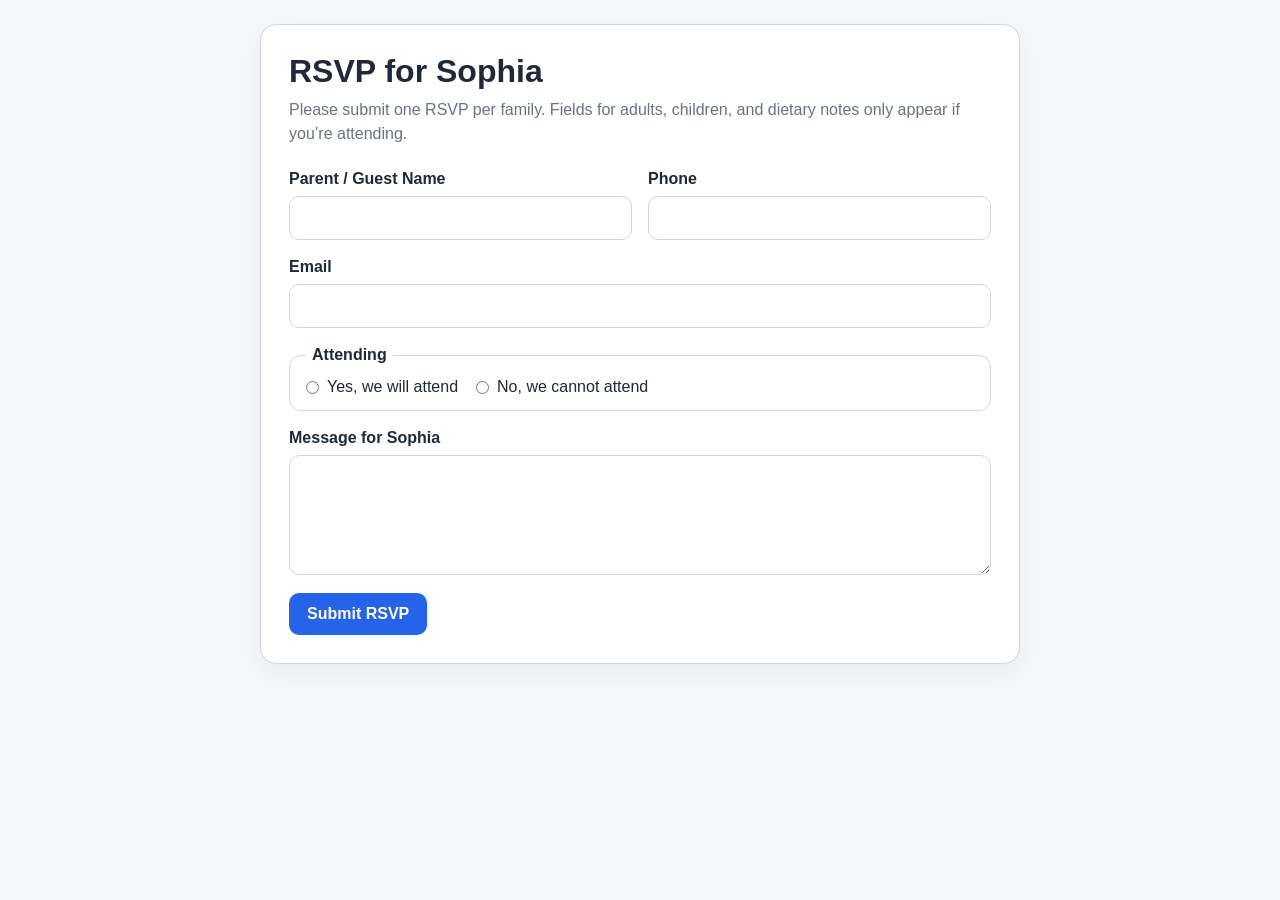
==== public/index.html @ 6e9cd1c5 "Create  index.html" ====
<!DOCTYPE html>
<html lang="en">
<head>
  <meta charset="UTF-8" />
  <meta name="viewport" content="width=device-width, initial-scale=1.0" />
  <title>RSVP for Sophia</title>
  <style>
    :root {
      --bg: #f6f7fb;
      --panel: #ffffff;
      --text: #1f2937;
      --muted: #6b7280;
      --border: #d1d5db;
      --accent: #2563eb;
      --accent-hover: #1d4ed8;
      --success: #15803d;
      --error: #b91c1c;
    }

    * { box-sizing: border-box; }

    body {
      margin: 0;
      font-family: Arial, sans-serif;
      background: var(--bg);
      color: var(--text);
      padding: 24px;
    }

    .wrap {
      max-width: 760px;
      margin: 0 auto;
    }

    .card {
      background: var(--panel);
      border: 1px solid var(--border);
      border-radius: 16px;
      padding: 28px;
      box-shadow: 0 10px 30px rgba(0,0,0,0.05);
    }

    h1 {
      margin: 0 0 8px;
      font-size: 2rem;
    }

    .sub {
      margin: 0 0 24px;
      color: var(--muted);
      line-height: 1.5;
    }

    form {
      display: grid;
      gap: 18px;
    }

    .grid-2 {
      display: grid;
      grid-template-columns: 1fr 1fr;
      gap: 16px;
    }

    @media (max-width: 680px) {
      .grid-2 {
        grid-template-columns: 1fr;
      }
    }

    .field {
      display: grid;
      gap: 8px;
    }

    label {
      font-weight: 700;
    }

    input,
    textarea {
      width: 100%;
      padding: 12px 14px;
      border: 1px solid var(--border);
      border-radius: 10px;
      font: inherit;
      color: var(--text);
      background: #fff;
    }

    textarea {
      min-height: 120px;
      resize: vertical;
    }

    input:focus,
    textarea:focus {
      outline: none;
      border-color: var(--accent);
      box-shadow: 0 0 0 3px rgba(37, 99, 235, 0.15);
    }

    fieldset {
      border: 1px solid var(--border);
      border-radius: 12px;
      padding: 14px 16px;
      margin: 0;
    }

    legend {
      font-weight: 700;
      padding: 0 6px;
    }

    .radio-row {
      display: flex;
      gap: 18px;
      flex-wrap: wrap;
    }

    .radio-option {
      display: inline-flex;
      align-items: center;
      gap: 8px;
      font-weight: 400;
    }

    .radio-option input {
      width: auto;
      margin: 0;
    }

    .helper {
      color: var(--muted);
      font-size: 0.95rem;
    }

    .hidden {
      display: none !important;
    }

    .actions {
      display: flex;
      align-items: center;
      gap: 14px;
      flex-wrap: wrap;
    }

    button {
      border: none;
      border-radius: 10px;
      padding: 12px 18px;
      background: var(--accent);
      color: white;
      font: inherit;
      font-weight: 700;
      cursor: pointer;
    }

    button:hover:enabled {
      background: var(--accent-hover);
    }

    button:disabled {
      opacity: 0.7;
      cursor: not-allowed;
    }

    .status {
      min-height: 1.2em;
      margin: 0;
      font-weight: 700;
    }

    .status.success { color: var(--success); }
    .status.error { color: var(--error); }

    .hp {
      position: absolute;
      left: -9999px;
      width: 1px;
      height: 1px;
      overflow: hidden;
    }
  </style>
</head>
<body>
  <div class="wrap">
    <div class="card">
      <h1>RSVP for Sophia</h1>
      <p class="sub">
        Please submit one RSVP per family. Fields for adults, children, and dietary notes only appear if you’re attending.
      </p>

      <form id="rsvpForm" novalidate>
        <div class="grid-2">
          <div class="field">
            <label for="guestName">Parent / Guest Name</label>
            <input id="guestName" name="guestName" type="text" required />
          </div>

          <div class="field">
            <label for="phone">Phone</label>
            <input id="phone" name="phone" type="tel" required />
          </div>
        </div>

        <div class="field">
          <label for="email">Email</label>
          <input id="email" name="email" type="email" required />
        </div>

        <fieldset>
          <legend>Attending</legend>
          <div class="radio-row">
            <label class="radio-option" for="attendingYes">
              <input id="attendingYes" name="attending" type="radio" value="yes" required />
              Yes, we will attend
            </label>

            <label class="radio-option" for="attendingNo">
              <input id="attendingNo" name="attending" type="radio" value="no" required />
              No, we cannot attend
            </label>
          </div>
        </fieldset>

        <div id="attendanceDetails" class="hidden">
          <div class="grid-2">
            <div class="field">
              <label for="numberOfAdults">Number of Adults</label>
              <input id="numberOfAdults" name="numberOfAdults" type="number" min="0" value="1" />
            </div>

            <div class="field">
              <label for="numberOfChildren">Number of Children</label>
              <input id="numberOfChildren" name="numberOfChildren" type="number" min="0" value="0" />
            </div>
          </div>

          <div class="field">
            <label for="dietaryNotes">Dietary Notes</label>
            <textarea id="dietaryNotes" name="dietaryNotes" placeholder="Optional"></textarea>
            <div class="helper">List allergies, restrictions, or preferences if needed.</div>
          </div>
        </div>

        <div class="field">
          <label for="message">Message for Sophia</label>
          <textarea id="message" name="message" required></textarea>
        </div>

        <!-- Honeypot -->
        <div class="hp" aria-hidden="true">
          <label for="website">Website</label>
          <input id="website" name="website" type="text" tabindex="-1" autocomplete="off" />
        </div>

        <div class="actions">
          <button id="submitBtn" type="submit">Submit RSVP</button>
          <p id="statusMessage" class="status" aria-live="polite"></p>
        </div>
      </form>
    </div>
  </div>

  <script>
    const form = document.getElementById("rsvpForm");
    const attendingYes = document.getElementById("attendingYes");
    const attendingNo = document.getElementById("attendingNo");
    const attendanceDetails = document.getElementById("attendanceDetails");
    const adultsInput = document.getElementById("numberOfAdults");
    const childrenInput = document.getElementById("numberOfChildren");
    const dietaryInput = document.getElementById("dietaryNotes");
    const submitBtn = document.getElementById("submitBtn");
    const statusMessage = document.getElementById("statusMessage");

    function updateAttendanceUI() {
      const isAttending = attendingYes.checked;

      attendanceDetails.classList.toggle("hidden", !isAttending);
      adultsInput.required = isAttending;

      if (!isAttending) {
        adultsInput.value = "0";
        childrenInput.value = "0";
        dietaryInput.value = "";
      } else if (!adultsInput.value) {
        adultsInput.value = "1";
      }
    }

    attendingYes.addEventListener("change", updateAttendanceUI);
    attendingNo.addEventListener("change", updateAttendanceUI);

    function setStatus(text, type = "") {
      statusMessage.textContent = text;
      statusMessage.className = "status" + (type ? ` ${type}` : "");
    }

    form.addEventListener("submit", async (event) => {
      event.preventDefault();
      setStatus("");

      const attending = form.elements.attending.value;
      const numberOfAdults = attending === "yes" ? Number(adultsInput.value || 0) : 0;
      const numberOfChildren = attending === "yes" ? Number(childrenInput.value || 0) : 0;

      if (!form.reportValidity()) return;

      if (attending === "yes" && (numberOfAdults + numberOfChildren < 1)) {
        setStatus("Please enter at least one attendee.", "error");
        return;
      }

      const payload = {
        guestName: form.guestName.value.trim(),
        email: form.email.value.trim(),
        phone: form.phone.value.trim(),
        attending,
        numberOfAdults,
        numberOfChildren,
        dietaryNotes: attending === "yes" ? form.dietaryNotes.value.trim() : "",
        message: form.message.value.trim(),
        website: form.website.value.trim()
      };

      try {
        submitBtn.disabled = true;
        submitBtn.textContent = "Submitting...";
        setStatus("Sending RSVP...");

        const response = await fetch("/api/rsvp", {
          method: "POST",
          headers: {
            "Content-Type": "application/json"
          },
          body: JSON.stringify(payload)
        });

        const result = await response.json();

        if (!response.ok) {
          throw new Error(result.error || "Submission failed.");
        }

        setStatus(result.message || "RSVP submitted successfully.", "success");
        form.reset();
        adultsInput.value = "1";
        childrenInput.value = "0";
        updateAttendanceUI();
      } catch (error) {
        setStatus(error.message || "An unexpected error occurred.", "error");
      } finally {
        submitBtn.disabled = false;
        submitBtn.textContent = "Submit RSVP";
      }
    });

    updateAttendanceUI();
  </script>
</body>
</html>
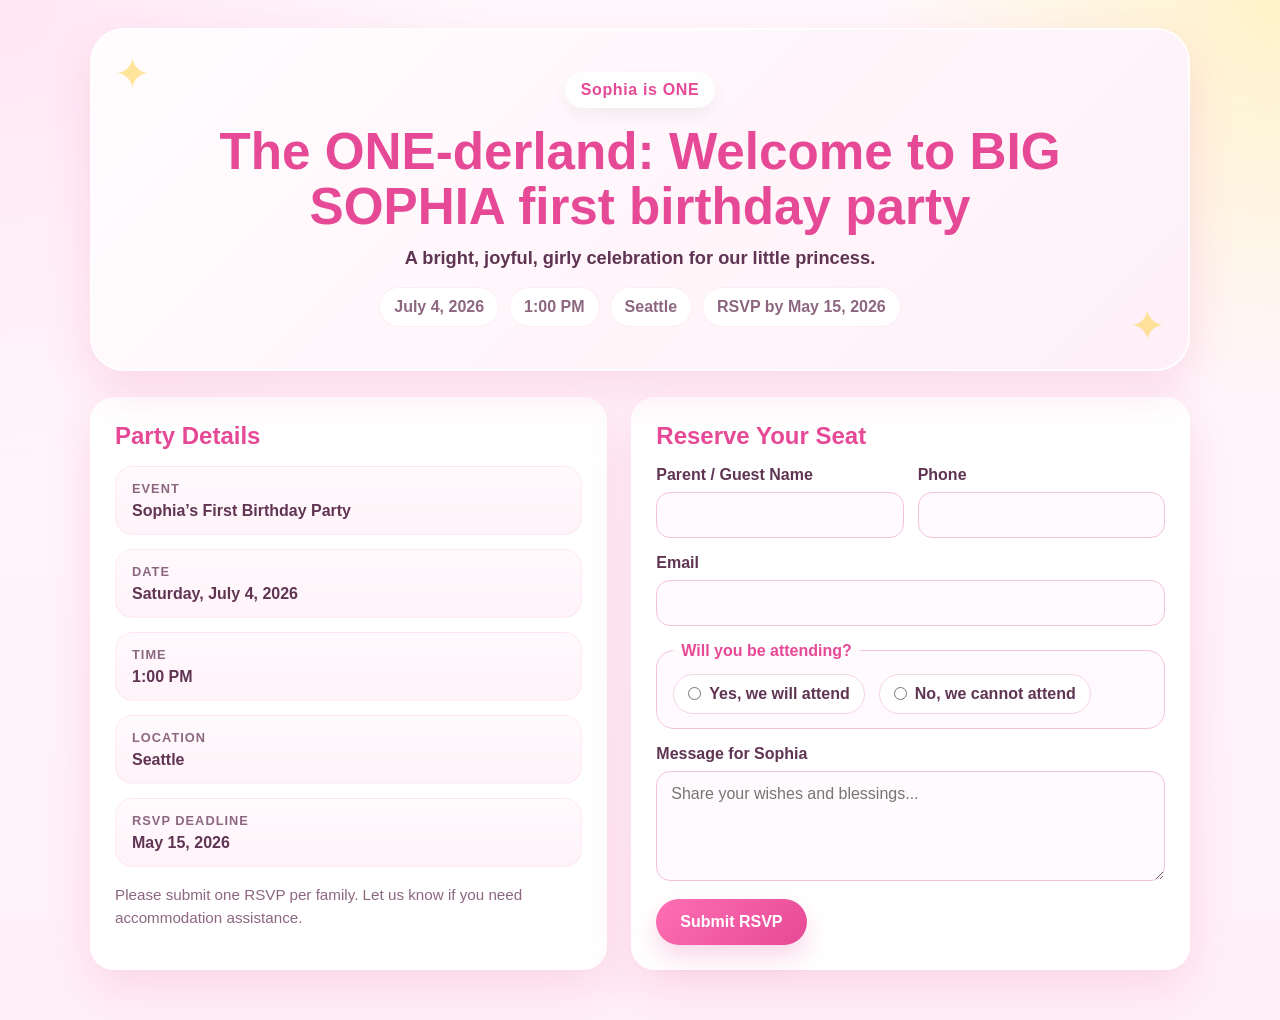
==== commit 6e1b4b02: "Update index.html" ====
--- a/public/index.html
+++ b/public/index.html
@@ -1,68 +1,196 @@
+
 <!DOCTYPE html>
 <html lang="en">
 <head>
   <meta charset="UTF-8" />
   <meta name="viewport" content="width=device-width, initial-scale=1.0" />
-  <title>RSVP for Sophia</title>
+  <title>The ONE-derland: Welcome to BIG SOPHIA first birthday party</title>
   <style>
     :root {
-      --bg: #f6f7fb;
-      --panel: #ffffff;
-      --text: #1f2937;
-      --muted: #6b7280;
-      --border: #d1d5db;
-      --accent: #2563eb;
-      --accent-hover: #1d4ed8;
-      --success: #15803d;
-      --error: #b91c1c;
-    }
-
-    * { box-sizing: border-box; }
+      --pink-1: #fff4fa;
+      --pink-2: #ffe1f0;
+      --pink-3: #ffc6e2;
+      --pink-4: #ff9bcb;
+      --pink-5: #ff6fb3;
+      --pink-6: #e64995;
+      --gold: #ffd86b;
+      --lavender: #f4edff;
+      --text: #5f3553;
+      --muted: #8d6780;
+      --white: #ffffff;
+      --shadow: 0 18px 45px rgba(230, 73, 149, 0.16);
+      --radius: 24px;
+    }
+
+    * {
+      box-sizing: border-box;
+    }
 
     body {
       margin: 0;
-      font-family: Arial, sans-serif;
-      background: var(--bg);
+      font-family: "Trebuchet MS", "Segoe UI", Arial, sans-serif;
       color: var(--text);
+      background:
+        radial-gradient(circle at top left, #ffe7f4 0%, transparent 30%),
+        radial-gradient(circle at top right, #fff3c9 0%, transparent 24%),
+        linear-gradient(180deg, #fff8fc 0%, #fff0f8 100%);
+    }
+
+    .page {
+      min-height: 100vh;
+      padding: 28px 16px 50px;
+    }
+
+    .shell {
+      max-width: 1100px;
+      margin: 0 auto;
+    }
+
+    .hero {
+      position: relative;
+      overflow: hidden;
+      background:
+        linear-gradient(135deg, rgba(255, 255, 255, 0.95), rgba(255, 240, 248, 0.96)),
+        linear-gradient(135deg, var(--pink-3), var(--lavender));
+      border-radius: 34px;
+      padding: 42px 26px;
+      text-align: center;
+      box-shadow: var(--shadow);
+      border: 2px solid rgba(255, 255, 255, 0.85);
+      margin-bottom: 26px;
+    }
+
+    .hero::before,
+    .hero::after {
+      position: absolute;
+      font-size: 44px;
+      color: rgba(255, 216, 107, 0.68);
+      content: "✦";
+    }
+
+    .hero::before {
+      top: 18px;
+      left: 22px;
+    }
+
+    .hero::after {
+      right: 22px;
+      bottom: 18px;
+    }
+
+    .eyebrow {
+      display: inline-block;
+      background: rgba(255, 255, 255, 0.9);
+      color: var(--pink-6);
+      border-radius: 999px;
+      padding: 9px 16px;
+      font-weight: 800;
+      letter-spacing: 0.04em;
+      margin-bottom: 16px;
+      box-shadow: 0 8px 18px rgba(0, 0, 0, 0.05);
+    }
+
+    h1 {
+      margin: 0 0 12px;
+      font-size: clamp(2rem, 4vw, 3.3rem);
+      line-height: 1.08;
+      color: var(--pink-6);
+    }
+
+    .subtitle {
+      margin: 0 0 18px;
+      font-size: 1.14rem;
+      font-weight: 700;
+      color: var(--text);
+    }
+
+    .hero-badges {
+      display: flex;
+      justify-content: center;
+      gap: 10px;
+      flex-wrap: wrap;
+    }
+
+    .hero-badge {
+      background: rgba(255, 255, 255, 0.92);
+      color: var(--muted);
+      border-radius: 999px;
+      padding: 10px 14px;
+      font-weight: 800;
+      border: 1px solid rgba(255, 111, 179, 0.12);
+    }
+
+    .main-grid {
+      display: grid;
+      grid-template-columns: 1fr 1.08fr;
+      gap: 24px;
+    }
+
+    @media (max-width: 880px) {
+      .main-grid {
+        grid-template-columns: 1fr;
+      }
+    }
+
+    .card {
+      background: rgba(255, 255, 255, 0.95);
+      border-radius: var(--radius);
       padding: 24px;
-    }
-
-    .wrap {
-      max-width: 760px;
-      margin: 0 auto;
-    }
-
-    .card {
-      background: var(--panel);
-      border: 1px solid var(--border);
-      border-radius: 16px;
-      padding: 28px;
-      box-shadow: 0 10px 30px rgba(0,0,0,0.05);
-    }
-
-    h1 {
-      margin: 0 0 8px;
-      font-size: 2rem;
-    }
-
-    .sub {
-      margin: 0 0 24px;
+      box-shadow: var(--shadow);
+      border: 1px solid rgba(255, 255, 255, 0.8);
+    }
+
+    .card h2 {
+      margin: 0 0 16px;
+      font-size: 1.5rem;
+      color: var(--pink-6);
+    }
+
+    .details-list {
+      display: grid;
+      gap: 14px;
+    }
+
+    .detail {
+      background: linear-gradient(180deg, #fffafd, #fff3f9);
+      border-radius: 18px;
+      padding: 14px 16px;
+      border: 1px solid rgba(255, 111, 179, 0.1);
+    }
+
+    .detail-label {
+      margin-bottom: 6px;
+      font-size: 0.8rem;
+      text-transform: uppercase;
+      letter-spacing: 0.08em;
       color: var(--muted);
-      line-height: 1.5;
+      font-weight: 800;
+    }
+
+    .detail-value {
+      font-weight: 800;
+      color: var(--text);
+    }
+
+    .footnote {
+      margin-top: 16px;
+      color: var(--muted);
+      line-height: 1.55;
+      font-size: 0.95rem;
     }
 
     form {
       display: grid;
-      gap: 18px;
+      gap: 16px;
     }
 
     .grid-2 {
       display: grid;
       grid-template-columns: 1fr 1fr;
-      gap: 16px;
-    }
-
-    @media (max-width: 680px) {
+      gap: 14px;
+    }
+
+    @media (max-width: 640px) {
       .grid-2 {
         grid-template-columns: 1fr;
       }
@@ -74,47 +202,52 @@
     }
 
     label {
-      font-weight: 700;
+      font-weight: 800;
+      color: var(--text);
     }
 
     input,
     textarea {
       width: 100%;
-      padding: 12px 14px;
-      border: 1px solid var(--border);
-      border-radius: 10px;
+      padding: 13px 14px;
+      border-radius: 14px;
+      border: 1.5px solid #f3c3de;
+      background: #fffafd;
+      color: var(--text);
       font: inherit;
-      color: var(--text);
-      background: #fff;
-    }
-
-    textarea {
-      min-height: 120px;
-      resize: vertical;
+      transition: 0.2s ease;
     }
 
     input:focus,
     textarea:focus {
       outline: none;
-      border-color: var(--accent);
-      box-shadow: 0 0 0 3px rgba(37, 99, 235, 0.15);
+      border-color: var(--pink-5);
+      background: #ffffff;
+      box-shadow: 0 0 0 4px rgba(255, 111, 179, 0.14);
+    }
+
+    textarea {
+      min-height: 110px;
+      resize: vertical;
     }
 
     fieldset {
-      border: 1px solid var(--border);
-      border-radius: 12px;
+      margin: 0;
       padding: 14px 16px;
-      margin: 0;
+      border-radius: 18px;
+      border: 1.5px solid #f3c3de;
+      background: #fffafd;
     }
 
     legend {
-      font-weight: 700;
-      padding: 0 6px;
+      padding: 0 8px;
+      color: var(--pink-6);
+      font-weight: 800;
     }
 
     .radio-row {
       display: flex;
-      gap: 18px;
+      gap: 14px;
       flex-wrap: wrap;
     }
 
@@ -122,7 +255,11 @@
       display: inline-flex;
       align-items: center;
       gap: 8px;
-      font-weight: 400;
+      padding: 10px 14px;
+      border-radius: 999px;
+      background: white;
+      border: 1px solid #f6d4e7;
+      font-weight: 700;
     }
 
     .radio-option input {
@@ -132,7 +269,8 @@
 
     .helper {
       color: var(--muted);
-      font-size: 0.95rem;
+      font-size: 0.92rem;
+      line-height: 1.5;
     }
 
     .hidden {
@@ -144,123 +282,192 @@
       align-items: center;
       gap: 14px;
       flex-wrap: wrap;
+      margin-top: 2px;
     }
 
     button {
       border: none;
-      border-radius: 10px;
-      padding: 12px 18px;
-      background: var(--accent);
+      border-radius: 999px;
+      padding: 14px 24px;
+      background: linear-gradient(135deg, var(--pink-5), var(--pink-6));
       color: white;
-      font: inherit;
-      font-weight: 700;
+      font-size: 1rem;
+      font-weight: 800;
       cursor: pointer;
+      box-shadow: 0 12px 25px rgba(230, 73, 149, 0.22);
+      transition: transform 0.18s ease, box-shadow 0.18s ease;
     }
 
     button:hover:enabled {
-      background: var(--accent-hover);
+      transform: translateY(-1px);
+      box-shadow: 0 16px 28px rgba(230, 73, 149, 0.28);
     }
 
     button:disabled {
-      opacity: 0.7;
+      opacity: 0.75;
       cursor: not-allowed;
     }
 
     .status {
       min-height: 1.2em;
       margin: 0;
-      font-weight: 700;
-    }
-
-    .status.success { color: var(--success); }
-    .status.error { color: var(--error); }
+      font-weight: 800;
+    }
+
+    .status.success {
+      color: #1d7d4f;
+    }
+
+    .status.error {
+      color: #c23b59;
+    }
 
     .hp {
-      position: absolute;
-      left: -9999px;
-      width: 1px;
-      height: 1px;
-      overflow: hidden;
+      display: none !important;
     }
   </style>
 </head>
 <body>
-  <div class="wrap">
-    <div class="card">
-      <h1>RSVP for Sophia</h1>
-      <p class="sub">
-        Please submit one RSVP per family. Fields for adults, children, and dietary notes only appear if you’re attending.
-      </p>
-
-      <form id="rsvpForm" novalidate>
-        <div class="grid-2">
-          <div class="field">
-            <label for="guestName">Parent / Guest Name</label>
-            <input id="guestName" name="guestName" type="text" required />
+  <div class="page">
+    <div class="shell">
+      <section class="hero">
+        <div class="eyebrow">Sophia is ONE</div>
+        <h1>The ONE-derland: Welcome to BIG SOPHIA first birthday party</h1>
+        <p class="subtitle">A bright, joyful, girly celebration for our little princess.</p>
+
+        <div class="hero-badges">
+          <div class="hero-badge">July 4, 2026</div>
+          <div class="hero-badge">1:00 PM</div>
+          <div class="hero-badge">Seattle</div>
+          <div class="hero-badge">RSVP by May 15, 2026</div>
+        </div>
+      </section>
+
+      <div class="main-grid">
+        <section class="card">
+          <h2>Party Details</h2>
+
+          <div class="details-list">
+            <div class="detail">
+              <div class="detail-label">Event</div>
+              <div class="detail-value">Sophia’s First Birthday Party</div>
+            </div>
+
+            <div class="detail">
+              <div class="detail-label">Date</div>
+              <div class="detail-value">Saturday, July 4, 2026</div>
+            </div>
+
+            <div class="detail">
+              <div class="detail-label">Time</div>
+              <div class="detail-value">1:00 PM</div>
+            </div>
+
+            <div class="detail">
+              <div class="detail-label">Location</div>
+              <div class="detail-value">Seattle</div>
+            </div>
+
+            <div class="detail">
+              <div class="detail-label">RSVP Deadline</div>
+              <div class="detail-value">May 15, 2026</div>
+            </div>
           </div>
 
-          <div class="field">
-            <label for="phone">Phone</label>
-            <input id="phone" name="phone" type="tel" required />
-          </div>
-        </div>
-
-        <div class="field">
-          <label for="email">Email</label>
-          <input id="email" name="email" type="email" required />
-        </div>
-
-        <fieldset>
-          <legend>Attending</legend>
-          <div class="radio-row">
-            <label class="radio-option" for="attendingYes">
-              <input id="attendingYes" name="attending" type="radio" value="yes" required />
-              Yes, we will attend
-            </label>
-
-            <label class="radio-option" for="attendingNo">
-              <input id="attendingNo" name="attending" type="radio" value="no" required />
-              No, we cannot attend
-            </label>
-          </div>
-        </fieldset>
-
-        <div id="attendanceDetails" class="hidden">
-          <div class="grid-2">
+          <p class="footnote">
+            Please submit one RSVP per family. Let us know if you need accommodation assistance.
+          </p>
+        </section>
+
+        <section class="card">
+          <h2>Reserve Your Seat</h2>
+
+          <form id="rsvpForm" novalidate>
+            <div class="grid-2">
+              <div class="field">
+                <label for="guestName">Parent / Guest Name</label>
+                <input id="guestName" name="guestName" type="text" required />
+              </div>
+
+              <div class="field">
+                <label for="phone">Phone</label>
+                <input id="phone" name="phone" type="tel" required />
+              </div>
+            </div>
+
             <div class="field">
-              <label for="numberOfAdults">Number of Adults</label>
-              <input id="numberOfAdults" name="numberOfAdults" type="number" min="0" value="1" />
+              <label for="email">Email</label>
+              <input id="email" name="email" type="email" required />
+            </div>
+
+            <fieldset>
+              <legend>Will you be attending?</legend>
+              <div class="radio-row">
+                <label class="radio-option" for="attendingYes">
+                  <input id="attendingYes" name="attending" type="radio" value="yes" required />
+                  Yes, we will attend
+                </label>
+
+                <label class="radio-option" for="attendingNo">
+                  <input id="attendingNo" name="attending" type="radio" value="no" required />
+                  No, we cannot attend
+                </label>
+              </div>
+            </fieldset>
+
+            <div id="attendanceDetails" class="hidden">
+              <div class="grid-2">
+                <div class="field">
+                  <label for="numberOfAdults">Number of Adults</label>
+                  <input id="numberOfAdults" name="numberOfAdults" type="number" min="0" value="1" />
+                </div>
+
+                <div class="field">
+                  <label for="numberOfChildren">Number of Children</label>
+                  <input id="numberOfChildren" name="numberOfChildren" type="number" min="0" value="0" />
+                </div>
+              </div>
+
+              <div class="field">
+                <label for="dietaryNotes">Dietary Notes</label>
+                <textarea id="dietaryNotes" name="dietaryNotes" placeholder="Optional"></textarea>
+              </div>
+
+              <div class="field">
+                <label for="accommodationAssistance">Accommodation Assistance</label>
+                <textarea
+                  id="accommodationAssistance"
+                  name="accommodationAssistance"
+                  placeholder="Please let us know if you need any accommodation assistance."
+                ></textarea>
+                <div class="helper">
+                  You can mention accessibility, mobility, seating, or any special support needed.
+                </div>
+              </div>
             </div>
 
             <div class="field">
-              <label for="numberOfChildren">Number of Children</label>
-              <input id="numberOfChildren" name="numberOfChildren" type="number" min="0" value="0" />
-            </div>
-          </div>
-
-          <div class="field">
-            <label for="dietaryNotes">Dietary Notes</label>
-            <textarea id="dietaryNotes" name="dietaryNotes" placeholder="Optional"></textarea>
-            <div class="helper">List allergies, restrictions, or preferences if needed.</div>
-          </div>
-        </div>
-
-        <div class="field">
-          <label for="message">Message for Sophia</label>
-          <textarea id="message" name="message" required></textarea>
-        </div>
-
-        <!-- Honeypot -->
-        <div class="hp" aria-hidden="true">
-          <label for="website">Website</label>
-          <input id="website" name="website" type="text" tabindex="-1" autocomplete="off" />
-        </div>
-
-        <div class="actions">
-          <button id="submitBtn" type="submit">Submit RSVP</button>
-          <p id="statusMessage" class="status" aria-live="polite"></p>
-        </div>
-      </form>
+              <label for="message">Message for Sophia</label>
+              <textarea
+                id="message"
+                name="message"
+                required
+                placeholder="Share your wishes and blessings..."
+              ></textarea>
+            </div>
+
+            <div class="hp" aria-hidden="true">
+              <label for="website">Website</label>
+              <input id="website" name="website" type="text" tabindex="-1" autocomplete="off" />
+            </div>
+
+            <div class="actions">
+              <button id="submitBtn" type="submit">Submit RSVP</button>
+              <p id="statusMessage" class="status" aria-live="polite"></p>
+            </div>
+          </form>
+        </section>
+      </div>
     </div>
   </div>
 
@@ -272,12 +479,12 @@
     const adultsInput = document.getElementById("numberOfAdults");
     const childrenInput = document.getElementById("numberOfChildren");
     const dietaryInput = document.getElementById("dietaryNotes");
+    const accommodationInput = document.getElementById("accommodationAssistance");
     const submitBtn = document.getElementById("submitBtn");
     const statusMessage = document.getElementById("statusMessage");
 
     function updateAttendanceUI() {
       const isAttending = attendingYes.checked;
-
       attendanceDetails.classList.toggle("hidden", !isAttending);
       adultsInput.required = isAttending;
 
@@ -285,6 +492,7 @@
         adultsInput.value = "0";
         childrenInput.value = "0";
         dietaryInput.value = "";
+        accommodationInput.value = "";
       } else if (!adultsInput.value) {
         adultsInput.value = "1";
       }
@@ -302,11 +510,11 @@
       event.preventDefault();
       setStatus("");
 
+      if (!form.reportValidity()) return;
+
       const attending = form.elements.attending.value;
       const numberOfAdults = attending === "yes" ? Number(adultsInput.value || 0) : 0;
       const numberOfChildren = attending === "yes" ? Number(childrenInput.value || 0) : 0;
-
-      if (!form.reportValidity()) return;
 
       if (attending === "yes" && (numberOfAdults + numberOfChildren < 1)) {
         setStatus("Please enter at least one attendee.", "error");
@@ -321,8 +529,10 @@
         numberOfAdults,
         numberOfChildren,
         dietaryNotes: attending === "yes" ? form.dietaryNotes.value.trim() : "",
+        accommodationAssistance:
+          attending === "yes" ? form.accommodationAssistance.value.trim() : "",
         message: form.message.value.trim(),
-        website: form.website.value.trim()
+        website: form.website.value.trim(),
       };
 
       try {
@@ -333,9 +543,9 @@
         const response = await fetch("/api/rsvp", {
           method: "POST",
           headers: {
-            "Content-Type": "application/json"
+            "Content-Type": "application/json",
           },
-          body: JSON.stringify(payload)
+          body: JSON.stringify(payload),
         });
 
         const result = await response.json();
@@ -344,11 +554,7 @@
           throw new Error(result.error || "Submission failed.");
         }
 
-        setStatus(result.message || "RSVP submitted successfully.", "success");
-        form.reset();
-        adultsInput.value = "1";
-        childrenInput.value = "0";
-        updateAttendanceUI();
+        window.location.href = "/thank-you.html";
       } catch (error) {
         setStatus(error.message || "An unexpected error occurred.", "error");
       } finally {
@@ -361,3 +567,4 @@
   </script>
 </body>
 </html>
+
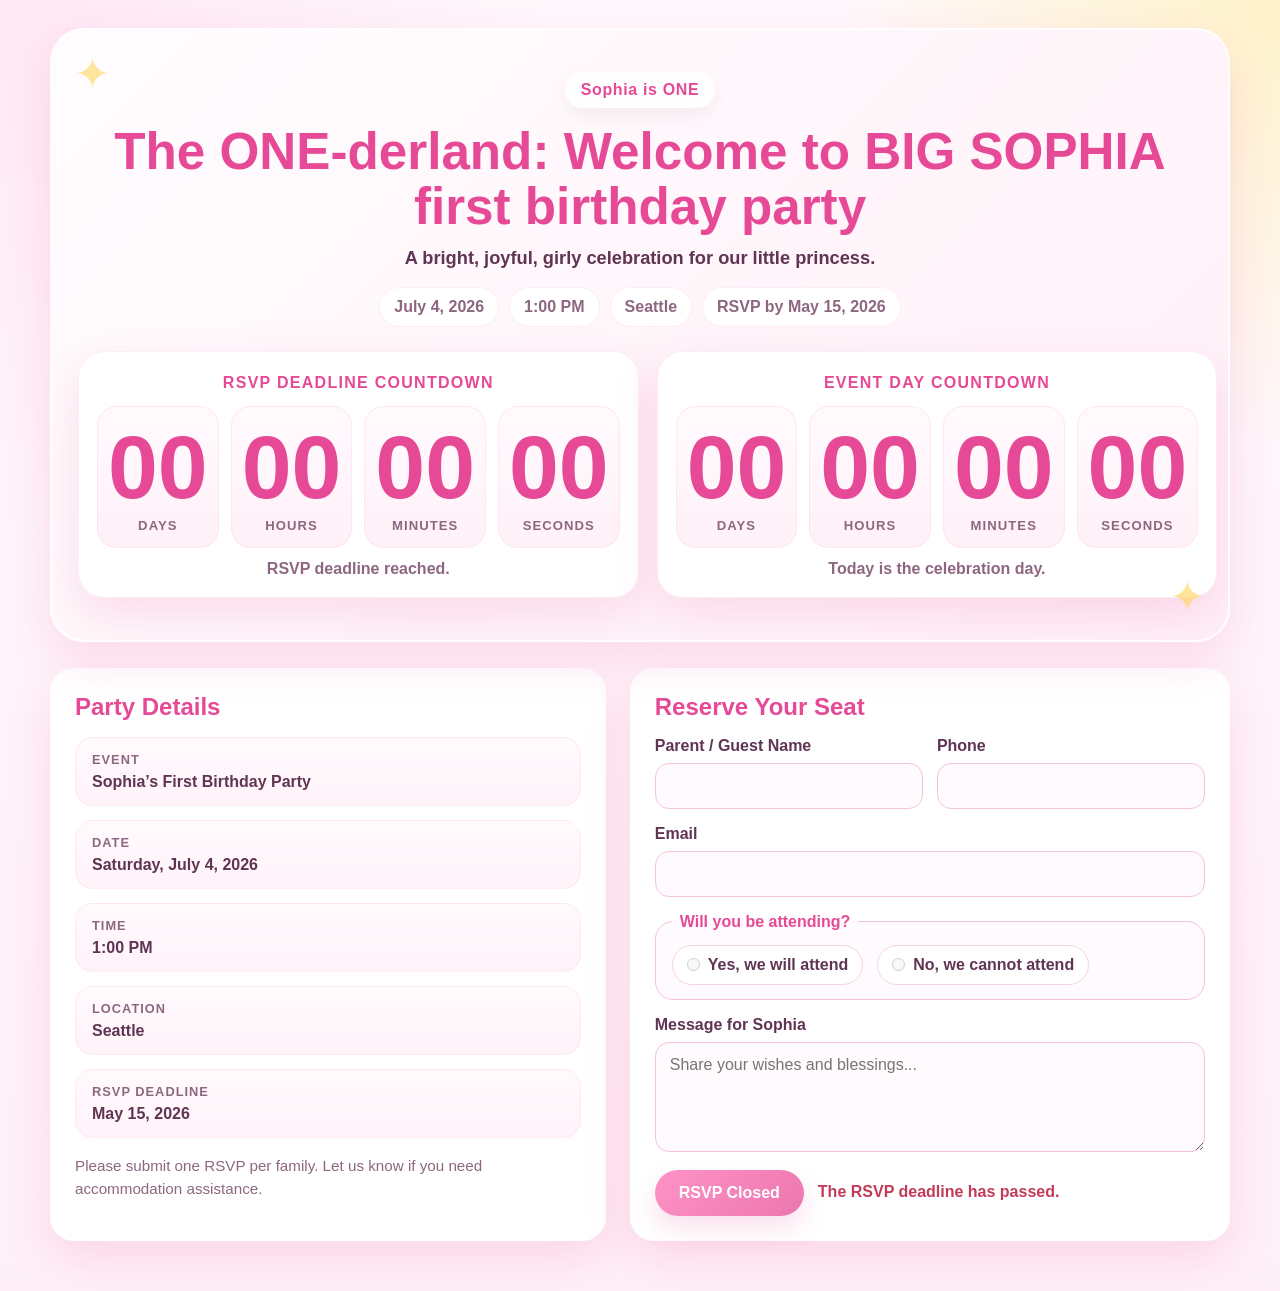
==== commit 70f890cb: "Update index.html" ====
--- a/public/index.html
+++ b/public/index.html
@@ -1,4 +1,3 @@
-
 <!DOCTYPE html>
 <html lang="en">
 <head>
@@ -42,7 +41,7 @@
     }
 
     .shell {
-      max-width: 1100px;
+      max-width: 1180px;
       margin: 0 auto;
     }
 
@@ -109,6 +108,7 @@
       justify-content: center;
       gap: 10px;
       flex-wrap: wrap;
+      margin-bottom: 24px;
     }
 
     .hero-badge {
@@ -118,6 +118,81 @@
       padding: 10px 14px;
       font-weight: 800;
       border: 1px solid rgba(255, 111, 179, 0.12);
+    }
+
+    .countdown-wrap {
+      display: grid;
+      grid-template-columns: 1fr 1fr;
+      gap: 18px;
+      margin-top: 8px;
+    }
+
+    @media (max-width: 900px) {
+      .countdown-wrap {
+        grid-template-columns: 1fr;
+      }
+    }
+
+    .countdown-card {
+      background: rgba(255, 255, 255, 0.95);
+      border-radius: 26px;
+      padding: 22px 18px 18px;
+      border: 1px solid rgba(255, 111, 179, 0.12);
+      box-shadow: var(--shadow);
+    }
+
+    .countdown-title {
+      margin-bottom: 14px;
+      color: var(--pink-6);
+      font-size: 1rem;
+      font-weight: 900;
+      text-transform: uppercase;
+      letter-spacing: 0.08em;
+    }
+
+    .countdown-grid {
+      display: grid;
+      grid-template-columns: repeat(4, 1fr);
+      gap: 12px;
+    }
+
+    @media (max-width: 620px) {
+      .countdown-grid {
+        grid-template-columns: repeat(2, 1fr);
+      }
+    }
+
+    .countdown-box {
+      background: linear-gradient(180deg, #fffafd, #fff1f8);
+      border: 1px solid rgba(255, 111, 179, 0.12);
+      border-radius: 20px;
+      padding: 18px 10px 14px;
+      text-align: center;
+    }
+
+    .countdown-box span {
+      display: block;
+      font-size: clamp(2.6rem, 7vw, 5.6rem);
+      line-height: 0.95;
+      font-weight: 900;
+      color: var(--pink-6);
+    }
+
+    .countdown-box small {
+      display: block;
+      margin-top: 8px;
+      font-size: 0.82rem;
+      font-weight: 800;
+      letter-spacing: 0.08em;
+      text-transform: uppercase;
+      color: var(--muted);
+    }
+
+    .countdown-note {
+      margin: 12px 0 0;
+      min-height: 1.2em;
+      font-weight: 800;
+      color: var(--muted);
     }
 
     .main-grid {
@@ -340,6 +415,54 @@
           <div class="hero-badge">1:00 PM</div>
           <div class="hero-badge">Seattle</div>
           <div class="hero-badge">RSVP by May 15, 2026</div>
+        </div>
+
+        <div class="countdown-wrap">
+          <div class="countdown-card">
+            <div class="countdown-title">RSVP Deadline Countdown</div>
+            <div class="countdown-grid">
+              <div class="countdown-box">
+                <span id="rsvpDays">00</span>
+                <small>Days</small>
+              </div>
+              <div class="countdown-box">
+                <span id="rsvpHours">00</span>
+                <small>Hours</small>
+              </div>
+              <div class="countdown-box">
+                <span id="rsvpMinutes">00</span>
+                <small>Minutes</small>
+              </div>
+              <div class="countdown-box">
+                <span id="rsvpSeconds">00</span>
+                <small>Seconds</small>
+              </div>
+            </div>
+            <p id="rsvpCountdownNote" class="countdown-note"></p>
+          </div>
+
+          <div class="countdown-card">
+            <div class="countdown-title">Event Day Countdown</div>
+            <div class="countdown-grid">
+              <div class="countdown-box">
+                <span id="eventDays">00</span>
+                <small>Days</small>
+              </div>
+              <div class="countdown-box">
+                <span id="eventHours">00</span>
+                <small>Hours</small>
+              </div>
+              <div class="countdown-box">
+                <span id="eventMinutes">00</span>
+                <small>Minutes</small>
+              </div>
+              <div class="countdown-box">
+                <span id="eventSeconds">00</span>
+                <small>Seconds</small>
+              </div>
+            </div>
+            <p id="eventCountdownNote" class="countdown-note"></p>
+          </div>
         </div>
       </section>
 
@@ -483,6 +606,9 @@
     const submitBtn = document.getElementById("submitBtn");
     const statusMessage = document.getElementById("statusMessage");
 
+    const RSVP_DEADLINE = new Date("2026-05-15T23:59:59-07:00");
+    const EVENT_DAY = new Date("2026-07-04T13:00:00-07:00");
+
     function updateAttendanceUI() {
       const isAttending = attendingYes.checked;
       attendanceDetails.classList.toggle("hidden", !isAttending);
@@ -506,9 +632,99 @@
       statusMessage.className = "status" + (type ? ` ${type}` : "");
     }
 
+    function padCountdown(value) {
+      return String(value).padStart(2, "0");
+    }
+
+    function disableRsvpForm() {
+      submitBtn.disabled = true;
+      submitBtn.textContent = "RSVP Closed";
+      setStatus("The RSVP deadline has passed.", "error");
+
+      for (const el of form.elements) {
+        if (el.id !== "statusMessage") {
+          el.disabled = true;
+        }
+      }
+    }
+
+    function renderCountdown(targetDate, ids, finishedText, onExpire) {
+      const now = new Date();
+      const diff = targetDate.getTime() - now.getTime();
+
+      if (diff <= 0) {
+        document.getElementById(ids.days).textContent = "00";
+        document.getElementById(ids.hours).textContent = "00";
+        document.getElementById(ids.minutes).textContent = "00";
+        document.getElementById(ids.seconds).textContent = "00";
+        document.getElementById(ids.note).textContent = finishedText;
+
+        if (typeof onExpire === "function") {
+          onExpire();
+        }
+        return;
+      }
+
+      const totalSeconds = Math.floor(diff / 1000);
+      const days = Math.floor(totalSeconds / 86400);
+      const hours = Math.floor((totalSeconds % 86400) / 3600);
+      const minutes = Math.floor((totalSeconds % 3600) / 60);
+      const seconds = totalSeconds % 60;
+
+      document.getElementById(ids.days).textContent = padCountdown(days);
+      document.getElementById(ids.hours).textContent = padCountdown(hours);
+      document.getElementById(ids.minutes).textContent = padCountdown(minutes);
+      document.getElementById(ids.seconds).textContent = padCountdown(seconds);
+      document.getElementById(ids.note).textContent = "";
+    }
+
+    let rsvpExpiredHandled = false;
+
+    function startCountdowns() {
+      function tick() {
+        renderCountdown(
+          RSVP_DEADLINE,
+          {
+            days: "rsvpDays",
+            hours: "rsvpHours",
+            minutes: "rsvpMinutes",
+            seconds: "rsvpSeconds",
+            note: "rsvpCountdownNote"
+          },
+          "RSVP deadline reached.",
+          () => {
+            if (!rsvpExpiredHandled) {
+              rsvpExpiredHandled = true;
+              disableRsvpForm();
+            }
+          }
+        );
+
+        renderCountdown(
+          EVENT_DAY,
+          {
+            days: "eventDays",
+            hours: "eventHours",
+            minutes: "eventMinutes",
+            seconds: "eventSeconds",
+            note: "eventCountdownNote"
+          },
+          "Today is the celebration day."
+        );
+      }
+
+      tick();
+      setInterval(tick, 1000);
+    }
+
     form.addEventListener("submit", async (event) => {
       event.preventDefault();
       setStatus("");
+
+      if (new Date() > RSVP_DEADLINE) {
+        disableRsvpForm();
+        return;
+      }
 
       if (!form.reportValidity()) return;
 
@@ -532,7 +748,7 @@
         accommodationAssistance:
           attending === "yes" ? form.accommodationAssistance.value.trim() : "",
         message: form.message.value.trim(),
-        website: form.website.value.trim(),
+        website: form.website.value.trim()
       };
 
       try {
@@ -543,9 +759,9 @@
         const response = await fetch("/api/rsvp", {
           method: "POST",
           headers: {
-            "Content-Type": "application/json",
+            "Content-Type": "application/json"
           },
-          body: JSON.stringify(payload),
+          body: JSON.stringify(payload)
         });
 
         const result = await response.json();
@@ -557,14 +773,13 @@
         window.location.href = "/thank-you.html";
       } catch (error) {
         setStatus(error.message || "An unexpected error occurred.", "error");
-      } finally {
         submitBtn.disabled = false;
         submitBtn.textContent = "Submit RSVP";
       }
     });
 
     updateAttendanceUI();
+    startCountdowns();
   </script>
 </body>
 </html>
-
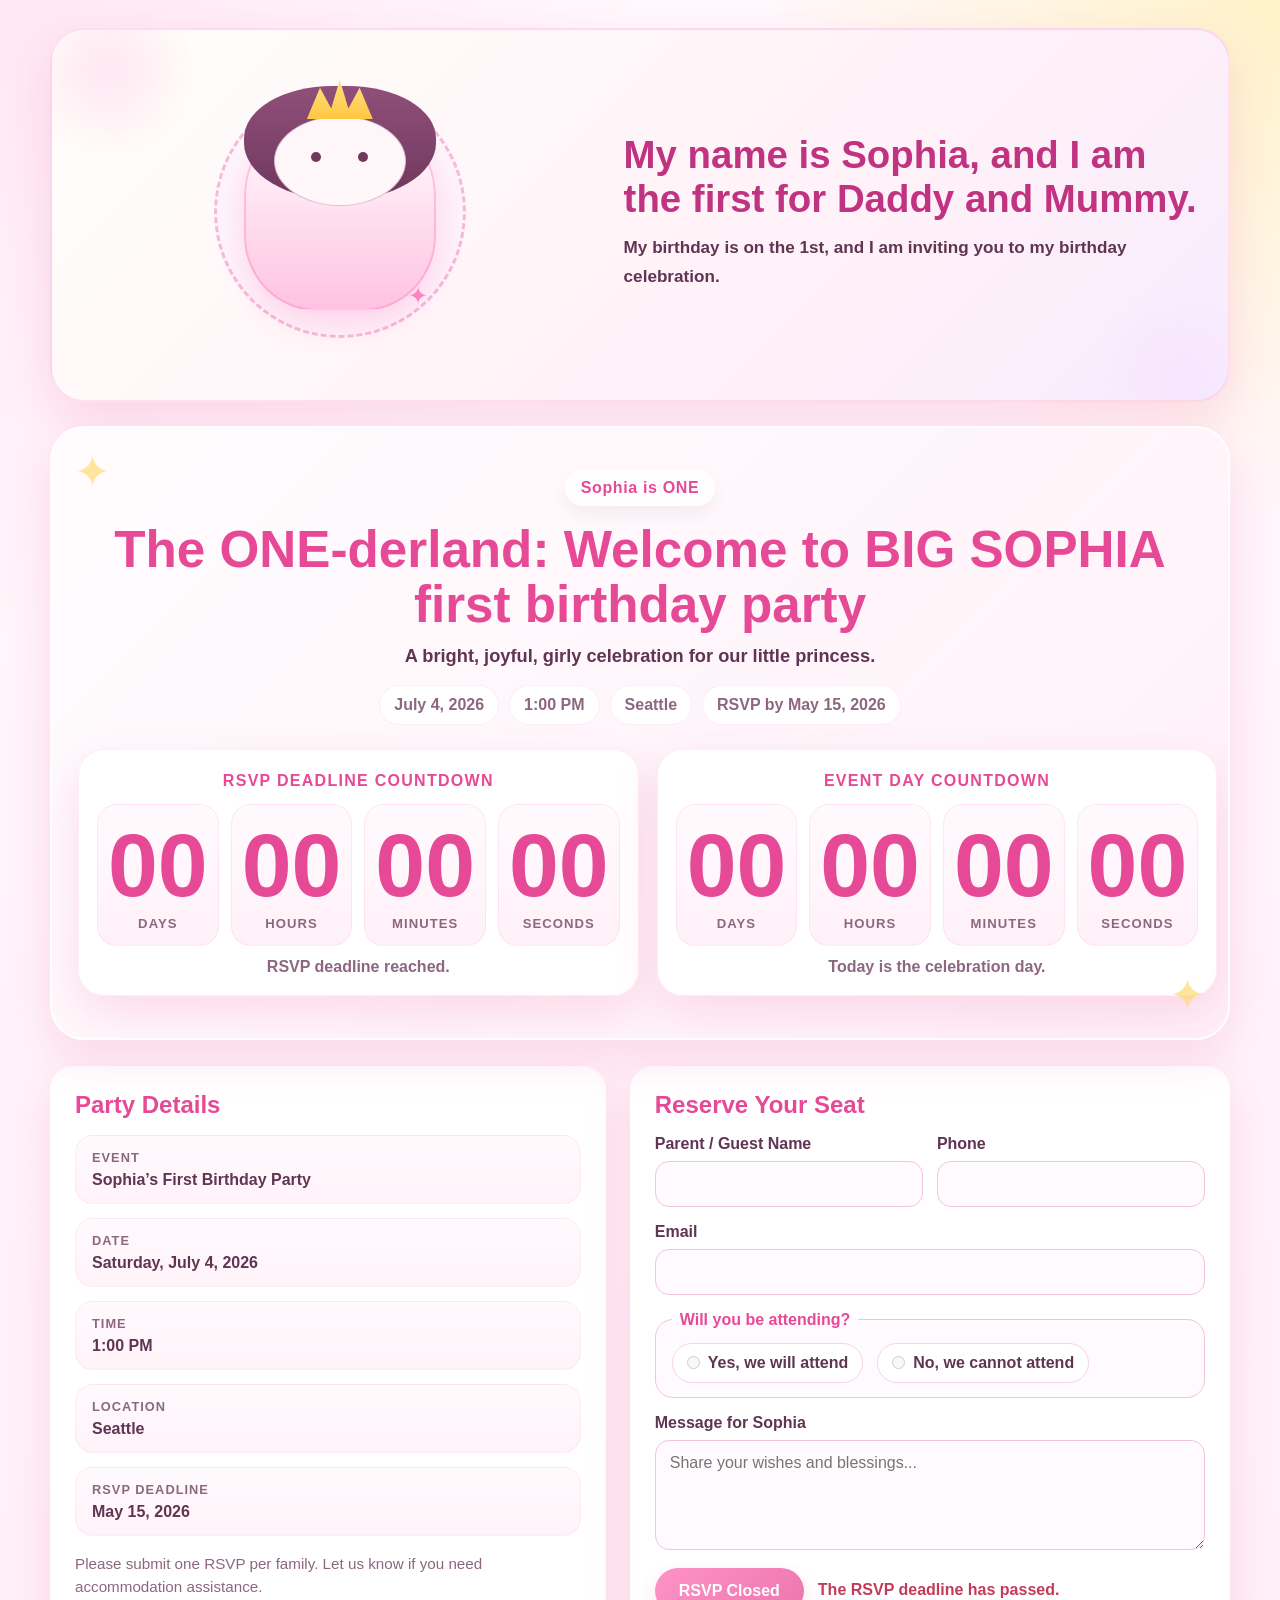
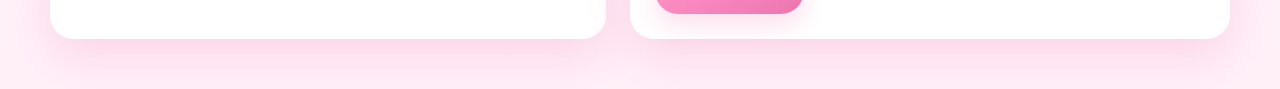
==== commit 7e259384: "Add animated Sophia intro section to RSVP first page" ====
--- a/public/index.html
+++ b/public/index.html
@@ -3,7 +3,7 @@
 <head>
   <meta charset="UTF-8" />
   <meta name="viewport" content="width=device-width, initial-scale=1.0" />
-  <title>The ONE-derland: Welcome to BIG SOPHIA first birthday party</title>
+  <title>The ONE-derland: Welcome to SOPHIA's first birthday party</title>
   <style>
     :root {
       --pink-1: #fff4fa;
@@ -59,6 +59,205 @@
       margin-bottom: 26px;
     }
 
+    .storybook-intro {
+      position: relative;
+      overflow: hidden;
+      background: linear-gradient(135deg, #fffefb, #fff1f8 65%, #f7ecff);
+      border: 2px solid rgba(255, 111, 179, 0.2);
+      border-radius: 34px;
+      margin-bottom: 24px;
+      padding: 32px 24px 38px;
+      box-shadow: var(--shadow);
+    }
+
+    .storybook-intro::before,
+    .storybook-intro::after {
+      content: "";
+      position: absolute;
+      width: 180px;
+      height: 180px;
+      border-radius: 50%;
+      filter: blur(2px);
+      opacity: 0.3;
+      pointer-events: none;
+    }
+
+    .storybook-intro::before {
+      top: -52px;
+      left: -36px;
+      background: radial-gradient(circle, #ffb6de, transparent 70%);
+    }
+
+    .storybook-intro::after {
+      right: -42px;
+      bottom: -66px;
+      background: radial-gradient(circle, #f4d5ff, transparent 70%);
+    }
+
+    .storybook-grid {
+      display: grid;
+      grid-template-columns: 1fr 1.1fr;
+      align-items: center;
+      gap: 20px;
+    }
+
+    @media (max-width: 860px) {
+      .storybook-grid {
+        grid-template-columns: 1fr;
+      }
+    }
+
+    .anime-princess {
+      position: relative;
+      width: min(100%, 300px);
+      aspect-ratio: 1 / 1;
+      margin: 0 auto;
+      animation: floatUpDown 3.5s ease-in-out infinite;
+    }
+
+    .princess-glow {
+      position: absolute;
+      inset: 8% 8%;
+      border-radius: 50%;
+      background: radial-gradient(circle, rgba(255, 231, 245, 0.95), rgba(250, 235, 255, 0.35) 70%, transparent);
+    }
+
+    .sparkle-ring {
+      position: absolute;
+      inset: 8%;
+      border-radius: 50%;
+      border: 3px dashed rgba(230, 73, 149, 0.34);
+      animation: spin 16s linear infinite;
+    }
+
+    .sparkle-ring::before,
+    .sparkle-ring::after {
+      content: "✦";
+      position: absolute;
+      font-size: 1.5rem;
+      color: #ff86c5;
+      animation: twinkle 1.8s ease-in-out infinite;
+    }
+
+    .sparkle-ring::before {
+      top: 8%;
+      left: 16%;
+    }
+
+    .sparkle-ring::after {
+      bottom: 10%;
+      right: 14%;
+      animation-delay: 0.9s;
+    }
+
+    .princess-body {
+      position: absolute;
+      inset: 17% 18%;
+      border-radius: 42% 42% 38% 38%;
+      background: linear-gradient(180deg, #fff 0%, #ffe5f2 42%, #ffc2e2 100%);
+      border: 2px solid rgba(255, 111, 179, 0.35);
+      box-shadow: 0 14px 28px rgba(255, 111, 179, 0.2);
+    }
+
+    .princess-hair {
+      position: absolute;
+      top: 8%;
+      left: 18%;
+      right: 18%;
+      height: 38%;
+      border-radius: 46% 46% 50% 50%;
+      background: linear-gradient(180deg, #8f4f7a, #6f385d);
+      animation: sway 3.6s ease-in-out infinite;
+      transform-origin: center top;
+    }
+
+    .princess-face {
+      position: absolute;
+      top: 18%;
+      left: 28%;
+      width: 44%;
+      height: 30%;
+      border-radius: 50%;
+      background: #fff6fa;
+      border: 1px solid rgba(111, 56, 93, 0.28);
+    }
+
+    .princess-face::before,
+    .princess-face::after {
+      content: "";
+      position: absolute;
+      top: 40%;
+      width: 10px;
+      height: 10px;
+      border-radius: 50%;
+      background: #6f385d;
+      animation: blink 3s infinite;
+    }
+
+    .princess-face::before {
+      left: 28%;
+    }
+
+    .princess-face::after {
+      right: 28%;
+    }
+
+    .princess-crown {
+      position: absolute;
+      top: 3%;
+      left: 39%;
+      width: 22%;
+      height: 16%;
+      background: linear-gradient(180deg, #ffe999, #ffc63f);
+      clip-path: polygon(0% 100%, 20% 35%, 37% 78%, 50% 18%, 63% 78%, 80% 35%, 100% 100%);
+      filter: drop-shadow(0 2px 0 rgba(173, 111, 0, 0.3));
+      animation: sparklePulse 1.9s ease-in-out infinite;
+    }
+
+    .intro-copy h2 {
+      margin: 0 0 12px;
+      font-size: clamp(1.6rem, 4vw, 2.4rem);
+      color: #c03380;
+    }
+
+    .intro-copy p {
+      margin: 0;
+      font-size: 1.07rem;
+      line-height: 1.7;
+      color: var(--text);
+      font-weight: 700;
+    }
+
+    @keyframes floatUpDown {
+      0%, 100% { transform: translateY(0); }
+      50% { transform: translateY(-9px); }
+    }
+
+    @keyframes sway {
+      0%, 100% { transform: rotate(0deg); }
+      50% { transform: rotate(1.8deg); }
+    }
+
+    @keyframes spin {
+      from { transform: rotate(0deg); }
+      to { transform: rotate(360deg); }
+    }
+
+    @keyframes twinkle {
+      0%, 100% { opacity: 0.5; transform: scale(1); }
+      50% { opacity: 1; transform: scale(1.18); }
+    }
+
+    @keyframes sparklePulse {
+      0%, 100% { transform: translateY(0); filter: drop-shadow(0 2px 0 rgba(173, 111, 0, 0.3)); }
+      50% { transform: translateY(-2px); filter: drop-shadow(0 2px 6px rgba(255, 214, 77, 0.8)); }
+    }
+
+    @keyframes blink {
+      0%, 45%, 100% { transform: scaleY(1); }
+      47%, 49% { transform: scaleY(0.1); }
+    }
+
     .hero::before,
     .hero::after {
       position: absolute;
@@ -405,6 +604,24 @@
 <body>
   <div class="page">
     <div class="shell">
+      <section class="storybook-intro">
+        <div class="storybook-grid">
+          <div class="anime-princess" aria-hidden="true">
+            <div class="princess-glow"></div>
+            <div class="sparkle-ring"></div>
+            <div class="princess-body"></div>
+            <div class="princess-hair"></div>
+            <div class="princess-face"></div>
+            <div class="princess-crown"></div>
+          </div>
+
+          <div class="intro-copy">
+            <h2>My name is Sophia, and I am the first for Daddy and Mummy.</h2>
+            <p>My birthday is on the 1st, and I am inviting you to my birthday celebration.</p>
+          </div>
+        </div>
+      </section>
+
       <section class="hero">
         <div class="eyebrow">Sophia is ONE</div>
         <h1>The ONE-derland: Welcome to BIG SOPHIA first birthday party</h1>
